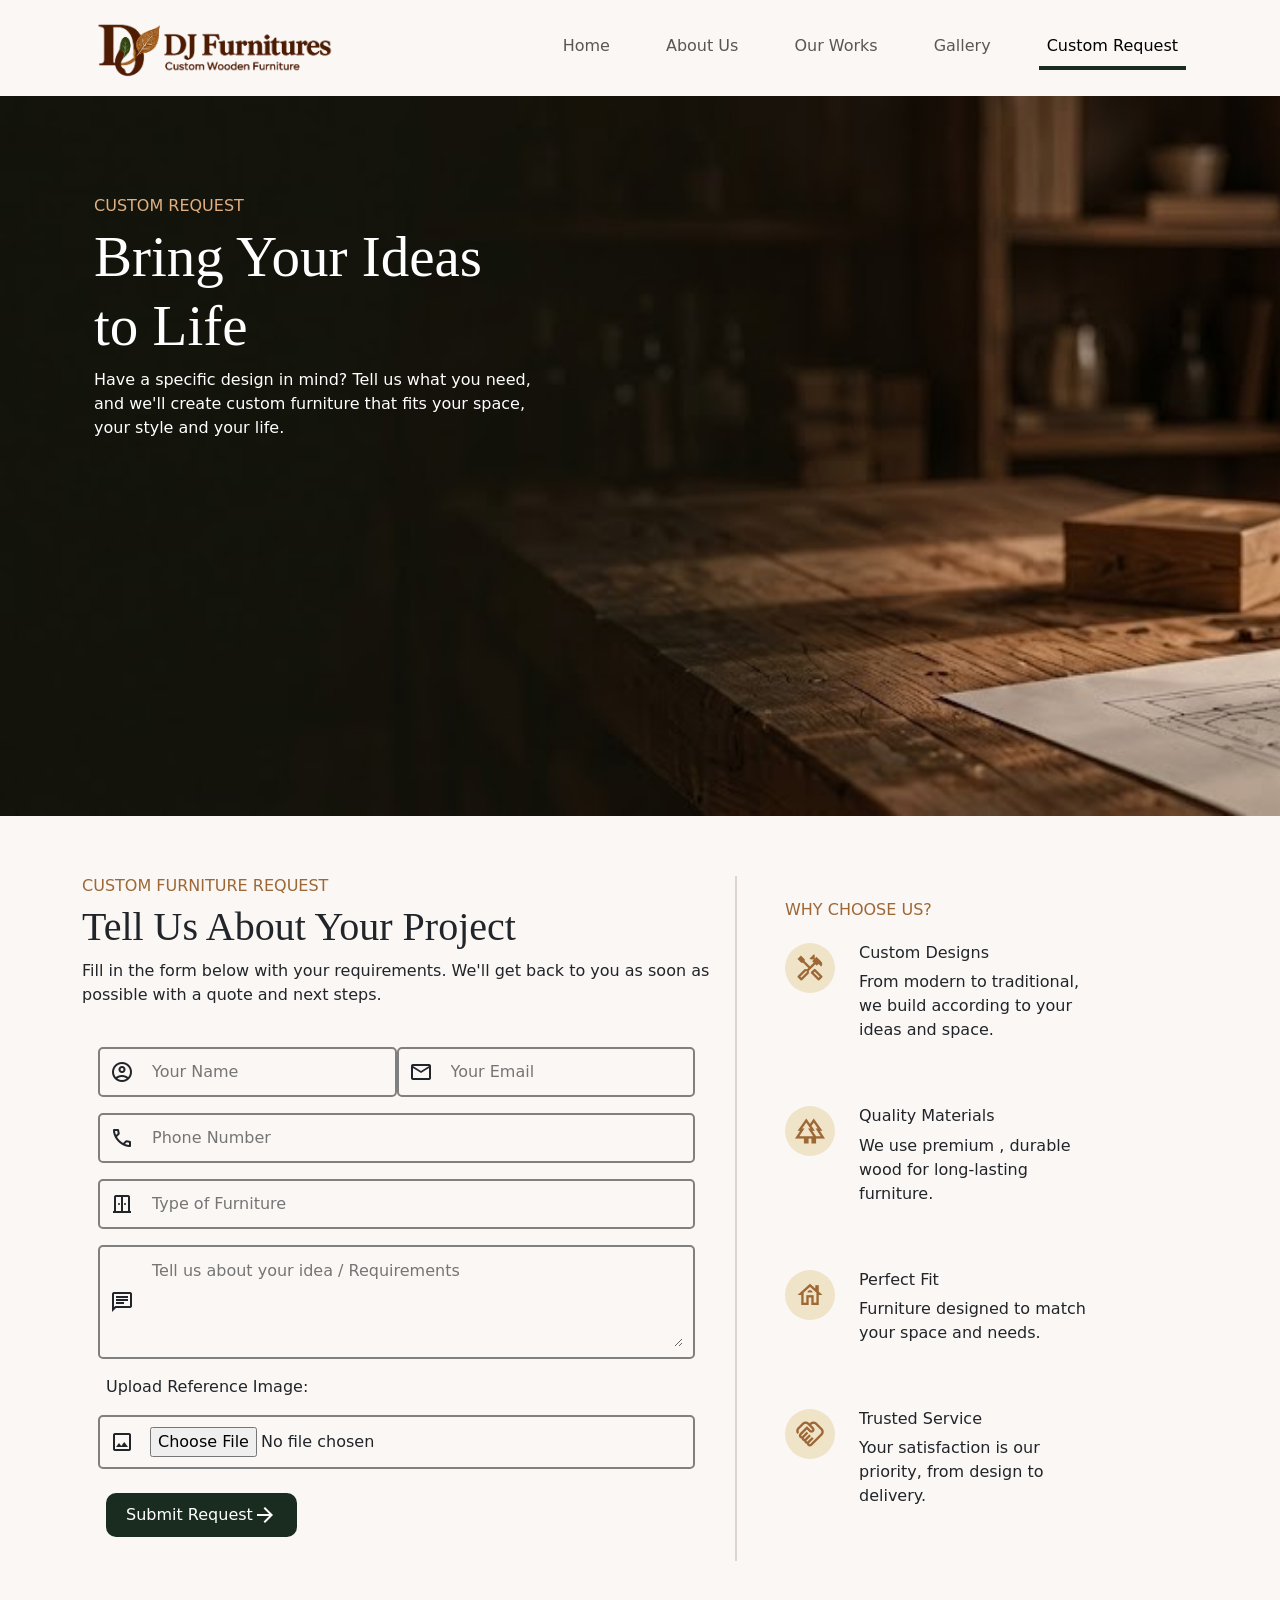
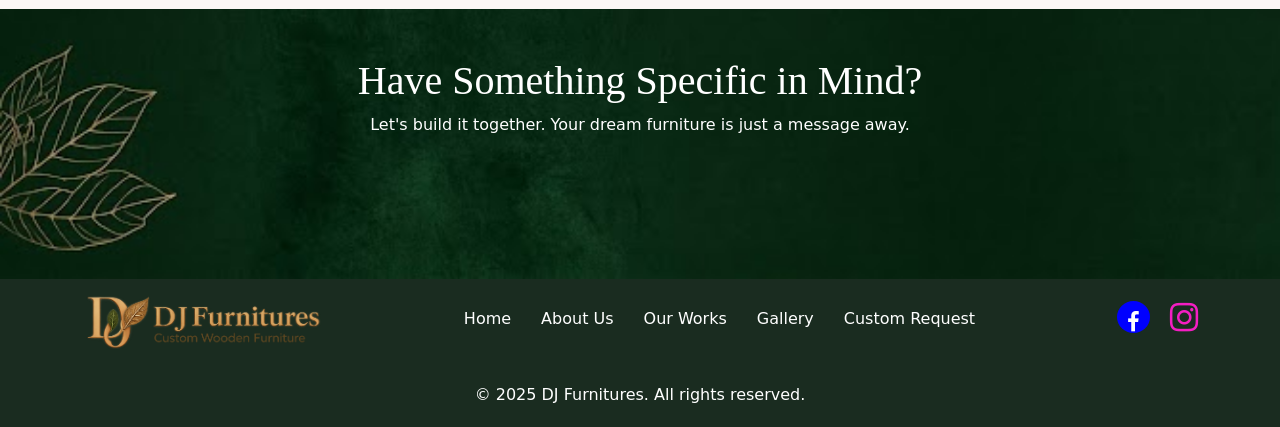
==== customrequest.html @ fc8eadd7 "Add files via upload" ====
<!DOCTYPE html>
<html lang="en">
<head>
    <meta charset="UTF-8">
    <meta name="viewport" content="width=device-width, initial-scale=1.0">
    <title>DJ Furnitures</title>



    <link href="https://cdn.jsdelivr.net/npm/bootstrap@5.3.8/dist/css/bootstrap.min.css" rel="stylesheet" integrity="sha384-sRIl4kxILFvY47J16cr9ZwB07vP4J8+LH7qKQnuqkuIAvNWLzeN8tE5YBujZqJLB" crossorigin="anonymous">
    <link rel="stylesheet" href="djfurnitures.css">
    <link rel="stylesheet" href="https://fonts.googleapis.com/css2?family=Material+Symbols+Outlined" />
    <link rel="stylesheet" href="https://cdnjs.cloudflare.com/ajax/libs/font-awesome/4.7.0/css/font-awesome.min.css">

    <link rel="preconnect" href="https://fonts.googleapis.com">
    <link rel="preconnect" href="https://fonts.gstatic.com" crossorigin>
    <link href="https://fonts.googleapis.com/css2?family=Dancing+Script:wght@400..700&family=Wix+Madefor+Text:ital,wght@0,400..800;1,400..800&display=swap" rel="stylesheet">
</head>
<body>
    
    <header class="container" >
        <div class="navbar navbar-expand-lg" >

            <div class="container-fluid ">

                <img class="logo-image" src="./images/Logo.png" alt="" class="navbar-brand">

                <button class="navbar-toggler" type="button" data-bs-toggle="collapse" data-bs-target="#navbarNavAltMarkup" aria-controls="navbarNavAltMarkup" aria-expanded="false" aria-label="Toggle navigation">
                    <span class="navbar-toggler-icon"></span>
                </button>

                <nav class="collapse navbar-collapse justify-content-end" id="navbarNavAltMarkup">
                    <div class="navbar-nav">
                        <a class="nav-link" href="./index.html">Home</a>
                        <a class="nav-link" href="./aboutus.html">About Us</a>
                        <a class="nav-link"  href="./ourworks.html">Our Works</a>
                        <a class="nav-link" href="./gallery.html">Gallery</a>
                        <a class="nav-link active" aria-current="page" href="#">Custom Request</a>
                    </div>
                </nav>
            </div>
            
        </div>
    </header>



    <main>

        <section class="hero-cust-page">
            <div class="container">
                <div class="row">
                    <div class="ps-4 col-11 col-lg-5">
                        <h6>CUSTOM REQUEST</h6>
                        <h1>Bring Your Ideas <br> to Life</h1>
                        <p>Have a specific design in mind? Tell us what you need, and we'll create custom furniture that fits your space, your style and your life.</p>
                    </div>
                </div>
            </div>
        </section>


        <section style="margin-top: 60px;">

            <div class="container">
                <div class="row g-lg-5">

                    <div class="custom-left-sec col-11 col-lg-7">
                        <h6 style="color: #9d6836;">CUSTOM FURNITURE REQUEST</h6>
                        <h1 class="form-heading">Tell Us About Your Project</h1>
                        <p>Fill in the form below with your requirements. We'll get back to you as soon as possible with a quote and next steps.</p>

                        <form action="" class="p-4 d-flex flex-column gap-4">
                            <div class="row g-3">
                                
                                <div class="form-box col-lg-6 d-flex align-items-center gap-3">
                                    <span class="material-symbols-outlined">account_circle</span>
                                    <input type="text" placeholder="Your Name">
                                </div>
                                <div class="form-box col-lg-6 d-flex align-items-center gap-3 ">
                                    <span class="material-symbols-outlined">mail</span>
                                    <input type="text" placeholder="Your Email">
                                </div>
                            

                            
                                <div class="form-box col-12 d-flex align-items-center gap-3">
                                    <span class="material-symbols-outlined">call</span>
                                    <input type="text" placeholder="Phone Number">
                                </div>
                            

                            
                                <div class="form-box col-12 d-flex align-items-center gap-3">
                                    <span class="material-symbols-outlined">door_sliding</span>
                                    <input type="text" placeholder="Type of Furniture">
                                </div>
                            

                            
                                <div class="form-box col-12 d-flex align-items-center gap-3">
                                    <span class="material-symbols-outlined">chat</span>
                                    <textarea name="" placeholder="Tell us about your idea / Requirements" id=""></textarea>
                                </div>
                            

                            
                                <label for="">Upload Reference Image:</label>
                                <div class="form-box col-12 d-flex align-items-center gap-3">
                                    <span class="material-symbols-outlined">image</span>
                                    <input type="file">
                                </div>
                            </div>


                            <a href="" class="d-flex align-items-center"> Submit Request <span class="material-symbols-outlined">arrow_forward</span> </a>
                        </form>
                    </div>

                    <div class="col-12 col-lg-4 ps-4 ps-lg-5">
                        <h6 style="color: #9d6836;" class="mb-4 mt-4">WHY CHOOSE US?</h6>

                        <div class="d-flex flex-column gap-5">

                        
                            <div class="d-flex gap-4">
                                
                                <span class="material-symbols-outlined" style="color: #9d6836; font-size: 30px;background-color: #efe3c8;width: 50px ; height: 50px; padding: 10px;border-radius: 50%;">handyman</span>
                                

                                <div>
                                    <h6>Custom Designs</h6>
                                    <p>From modern to traditional, we build according to your ideas and space.</p>
                                </div>
                            </div>

                            <div class="d-flex gap-4">
                                <span class="material-symbols-outlined" class="material-symbols-outlined" style="color: #9d6836; font-size: 30px;background-color: #efe3c8;width: 50px ; height: 50px; padding: 10px;border-radius: 50%;">forest</span>

                                <div>
                                    <h6>Quality Materials</h6>
                                    <p>We use premium , durable wood for long-lasting furniture.</p>
                                </div>
                            </div>

                            <div class="d-flex gap-4">
                                <span class="material-symbols-outlined" class="material-symbols-outlined" style="color: #9d6836; font-size: 30px;background-color: #efe3c8;width: 50px ; height: 50px; padding: 10px;border-radius: 50%;">house</span>

                                <div>
                                    <h6>Perfect Fit</h6>
                                    <p>Furniture designed to match your space and needs.</p>
                                </div>
                            </div>

                            <div class="d-flex gap-4">
                                <span class="material-symbols-outlined" class="material-symbols-outlined" style="color: #9d6836; font-size: 30px;background-color: #efe3c8;width: 50px ; height: 50px; padding: 10px;border-radius: 50%;">handshake</span>

                                <div>
                                    <h6>Trusted Service</h6>
                                    <p>Your satisfaction is our priority, from design to delivery.</p>
                                </div>
                            </div>

                        </div>
                    </div>

                </div>

            </div>

        </section>

        <section class="aboutus-bottom pb-2 mt-5">

            <div class="container aboutus-last-sec d-flex align-items-center justify-content-center">
                <div class="pt-3 pt-lg-5 text-center">
                    <h1>Have Something Specific in Mind?</h1>
                    <p>Let's build it together. Your dream furniture is just a message away.</p>
                    <!-- <a class="btn home-cust-butn d-flex align-items-center mx-auto" href="">Request Custom Furniture <span class="material-symbols-outlined">arrow_forward</span></a> -->
                </div>
            </div>

        </section>

    </main>

    <footer>

        <div class="container">

            <div class=" d-flex justify-content-between align-items-center flex-column flex-md-row gap-5">

                <img class="logo-image" src="./images/footerlogo.png" alt="">

                <div class="footer-links">
                    <a href="./index.html">Home</a>
                    <a href="./aboutus.html">About Us</a>
                    <a href="./ourworks.html">Our Works</a>
                    <a href="./gallery.html">Gallery</a>
                    <a href="./customrequest.html">Custom Request</a>
                </div>

                <div class="social-media">
                    <a href=""><i style="background-color: blue; color: white; padding-top: 10px; font-size:22px ; padding-left: 10px;padding-right: 10px;border-radius: 50%;" class="fa">&#xf09a;</i></a>
                    <a href=""><div><i style="font-size:33px; color: rgb(244, 30, 194);" class="fa">&#xf16d;</i></div></a>
                </div>

            </div>


            <div class="text-center mt-4 pb-1">
                <p style="color: white;">© 2025 DJ Furnitures. All rights reserved.</p>
            </div>
        </div>

    </footer>

    <script src="https://cdn.jsdelivr.net/npm/bootstrap@5.3.8/dist/js/bootstrap.bundle.min.js" integrity="sha384-FKyoEForCGlyvwx9Hj09JcYn3nv7wiPVlz7YYwJrWVcXK/BmnVDxM+D2scQbITxI" crossorigin="anonymous"></script>
</body>
</html>
---- djfurnitures.css ----
body{
    margin: 0;
    padding: 0;
    background-color: #FBF7F5;
}

.dancing-script{
  font-family: "Dancing Script", cursive;
  font-optical-sizing: auto;
  font-style: normal;
}

.logo-image{
    height: 80px;
}

.navbar-nav{
    gap: 40px;
}

.active{
    border-bottom: 4px solid #1a2c20;
    width: fit-content;
}

.hero{
    background: url(./images/homehero.jpg);
    background-size: cover;
    background-repeat: no-repeat;
    height: 80vh;
    
    display: flex;
    align-items: center;
    
}

.hero-contents h5{
    color: #E2AF7F;
    font-weight: lighter;
    font-size: 18px;
}

.hero-contents h1{
    font-size: 50px;
    color: white;
    font-family: 'Times New Roman', Times, serif;
}

.hero-contents p{
    color: white;
}

.hero-contents .explore-button{
    text-decoration: none;
    color: black;
    background-color: #E2AF7F;
    border-radius: 5px;
    font-size: 14px;
    width: 200px;
}

.hero-contents .custom-button{
    text-decoration: none;
    color: white;
    border: 2px solid #E2AF7F;
    border-radius: 5px;
    font-size: 14px;
    width: 200px;
}

.home-icons{
    height: 40px;
}

.card{
    padding: 0;
}


.third-section{
    margin-top: 90px;
}

.craftman-img{
    height: 280px;
}

.section-3-first{
    border-right: 1px solid rgb(228, 220, 220);
}

.inner-sec3 .learn-more-butn{
    background-color: #1a2c20;
    color: white;
    border-radius: 20px;
}

.inner-sec3 h1{
    font-family: 'Times New Roman', Times, serif;
}

.section-3-sec span{
    color: #1a2c20;
}

.section-4{
    background: url(./images/home-section4.jpg);
    background-size: cover;
}

.section-4 h1{
    color: white;
    font-family: 'Times New Roman', Times, serif;
}

.section-4 p{
    color: white;
}

.section-4 h6{
    color: #E2AF7F;
}

.section-4-contents{
    padding-top: 30px;
    padding-bottom: 30px;
}

.view-gal-butn{
    color: white;
    border: 2px solid white;
    border-radius: 20px;
}

.view-gal-butn:hover{
    color: #E2AF7F;
    border: 2px solid #E2AF7F;
}

.section-5{
    background: url(./images/Home-custom-section.jpg);
    background-size: cover;
    background-position: center;
    padding-top: 50px;
    padding-bottom: 40px;
}

.section-5 h1{
    font-family: 'Times New Roman', Times, serif;
    color: white;
}

.section-5 p{
    color: white;
}

.home-cust-butn{
    background-color: #E2AF7F;
    width: fit-content;
}

.home-cust-butn:hover{
    color: #1a2c20;
    background-color: white;
}

footer{
    background-color: #1a2c20;
}

.footer-links{
    display: flex;
    gap: 30px;
}

.footer-links a{
    text-decoration: none;
    color: white;
}

.social-media{
    display: flex;
    gap: 20px;
}




            /* About us page */


.aboutus-hero{
    background: url(./images/aboutushero.jpg);
    background-size: cover;

    height: 60vh;
}

.aboutus-hero h1{
    font-family: 'Times New Roman', Times, serif;
    color: white;
    font-size: 80px;
}

.aboutus-hero p{
    color: white;
    font-size: 20px;
}

.aboutus-hero span{
    color: #E2AF7F;
}

.section2-inner h1{
    font-family: 'Times New Roman', Times, serif;
}

.features h4{
    font-family: 'Times New Roman', Times, serif;
}

.features span{
    font-size: 50px;
    background-color: rgb(208, 205, 205);
    border-radius: 50%;
    padding: 5px;
}

.outer-features{
    padding-top: 40px;
    padding-bottom: 30px;
}

.aboutus-section4{
    padding-top: 50px;
    padding-bottom: 50px;
}

.aboutus-bottom{
    background: url(./images/aboutusbottomsection.jpg);
    background-size: cover;
    height: 30vh;
}

.aboutus-last-sec h1{
    color: white;
    font-family: 'Times New Roman', Times, serif;
}

.aboutus-last-sec p{
    color: white;
}

.aboutus-last-sec .dancing-script{
    color: #E2AF7F;
}





            /* Our Works */


.ourworks-hero{
    background: url(./images/ourworkshero.jpg);
    background-size: cover;
    padding-top: 50px;
    height: 50vh;
}

.ourworks-hero h6{
    color: #E2AF7F;
}

.ourworks-hero h1{
    color: white;
    font-size: 50px;
    font-family: 'Times New Roman', Times, serif;
}

.ourworks-hero span{
    color: #E2AF7F;
}

.ourworks-hero p{
    color: white;
}

.oursection-2{
    margin-top: 40px;
}

.oursection-2 h1{
    font-family: 'Times New Roman', Times, serif;
}

.categories-butn-link{
    color: black;
    text-decoration: none;
}

.ourworks-view-gal-butn{
    text-decoration: none;
    color: white;
    background-color: #1a2c20;
    width: fit-content;
    border-radius: 15px;
    padding: 10px 15px;
    padding-left: 20px;
}

.ourworks-sec-last{
    margin-top: 70px;
}

.ourworks-last-section{
    margin-top: 50px;
    background-color: #1a2c20;
    padding-top: 40px;
    padding-bottom: 40px;
}

.ourworks-last-section .our-last-heading{
    color: #E2AF7F;
}

.ourworks-last-section h1{
    font-family: 'Times New Roman', Times, serif;
    color: white;
}

.our-inner-last h6{
    color: white;
}

.our-inner-last p{
    color: white;
}

.ourworks-cust-sec{
    margin-top: 40px;
    margin-bottom: 40px;
}



        /* Gallery */


.gal-hero{
    background: url(./images/galleryhero.jpg);
    background-size: cover;
    background-repeat: no-repeat;
    height: 50vh;
    padding-top: 60px;
    padding-bottom: 60px;
}

.gal-hero h1{
    color: white;
    font-family: 'Times New Roman', Times, serif;
    font-size: 50px;
}

.items-list{
    display: flex;
    gap: 30px;
    flex-wrap: wrap;
}

.items-list .furn-items{
    text-decoration: none;
    color: black;
    border: 2px solid rgb(223, 218, 218);
    padding: 5px 20px;
    border-radius: 20px;
}

.items-list .activee{
    background-color: #1a2c20;
    color: white;
}





            /* Custom Request */


.hero-cust-page{
    background: url(./images/customhero.jpg);
    background-size: cover;

    height: 80vh;

    padding-top: 100px;

}

.hero-cust-page h6{
    color: #E2AF7F;
}

.hero-cust-page h1{
    font-family: 'Times New Roman', Times, serif;
    color: white;
    font-size: 57px;
}

.hero-cust-page p{
    color: white;
}

.form-heading{
    font-family: 'Times New Roman', Times, serif;
}

.form-box{
    border: 2px solid gray;
    border-radius: 5px;
    padding: 10px 10px;
    box-sizing: border-box;
}

.form-box input{
    border: none;
    background-color: #FBF7F5;
    outline: none;
}

.form-box textarea{
    width: 100%;
    height: 90px;
    border: none;
    background-color: #FBF7F5;
    outline: none;
}

form a{
    text-decoration: none;
    color: white;
    background-color: #1a2c20;
    border-radius: 10px;
    width: fit-content;
    padding: 10px 20px;
}

form a:hover{
    color: white;
    background-color: green;
}

.custom-left-sec{
    border-right: 2px solid rgb(220, 212, 212);
}



@media (max-width : 500px){
    .footer-links{
        display: flex;
        gap: 20px;
        flex-direction: column;
    }

    .hero{
        background: url(./images/mobile-homehero.jpg);
        background-size: cover;
        background-repeat: no-repeat;
        height: 70vh;
        
        display: flex;
        align-items: center;
    }

    .hero-contents h1{
        font-size: 35px;
    }

    .hero-contents h5{
        font-size: 15px;
    }



    /* ____________About Us____________________ */


    .aboutus-hero{
        background: url(./images/mobile-aboutus-hero.jpg);
        background-size: cover;

        height: 75vh;
    }


    /* ___________________our works_____________________ */


    .ourworks-hero{
        background: url(./images/mobile-ourworkshero.jpg);
        background-size: cover;
        padding-top: 70px;
        height: 77vh;
    }


    /* _____________________Gallery________________________ */


    .gal-hero{
        background: url(./images/mobile-galleryhero.jpg);
        background-size: cover;
        background-repeat: no-repeat;
        height: 75vh;
        padding-top: 60px;
        padding-bottom: 60px;
    }

    .items-list .furn-items{
        text-decoration: none;
        color: black;
        border: 2px solid rgb(223, 218, 218);
        padding: 5px 15px;
        border-radius: 20px;
    }

    
    .items-list .activee{
        background-color: #1a2c20;
        color: white;
    }


    /* ____________________Custom request __________________________*/


    .hero-cust-page{
        background: url(./images/mobile-customhero.jpg);
        background-size: cover;
        background-position: center;
        background-repeat: no-repeat;

        height: 87vh;
    }

    .hero-cust-page h1{
        font-family: 'Times New Roman', Times, serif;
        color: white;
        font-size: 45px;
    }

    .custom-left-sec{
        border-right: none ;
    }
  

    

}
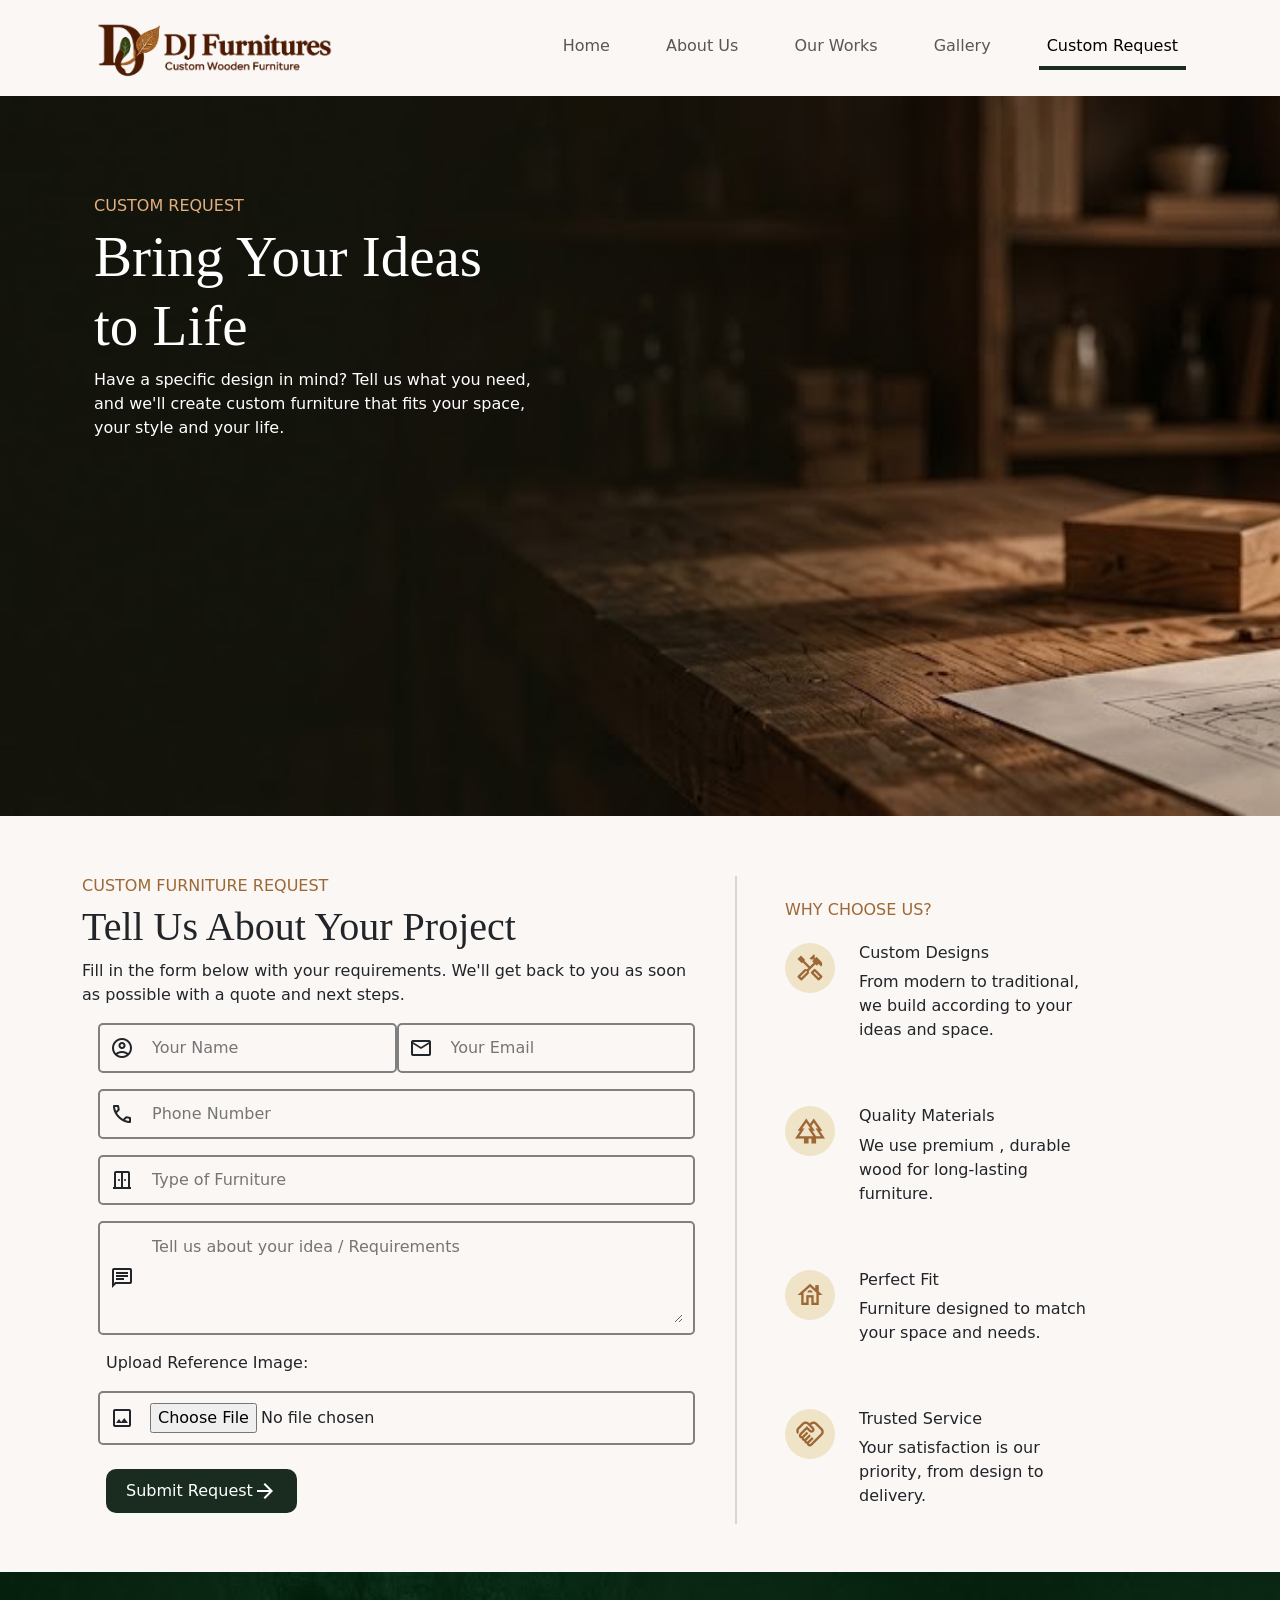
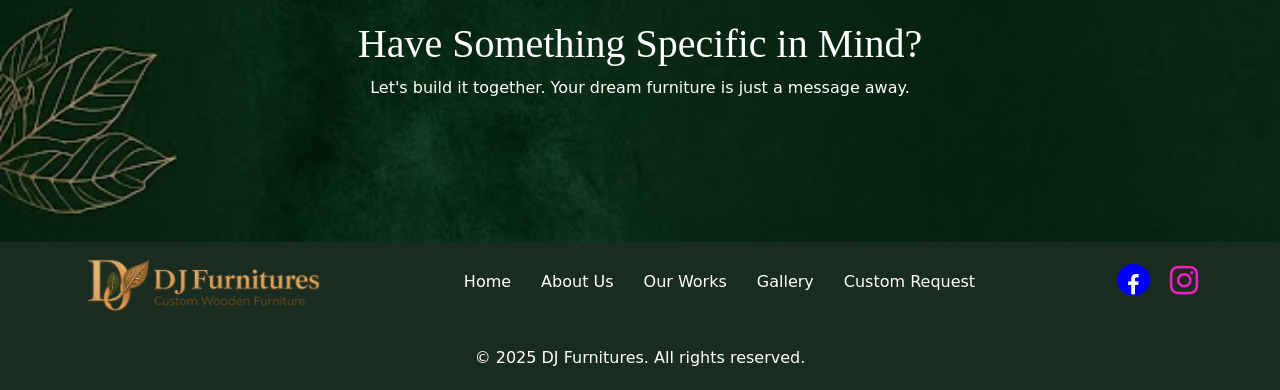
==== commit 6bf6ac24: "Add files via upload" ====
--- a/customrequest.html
+++ b/customrequest.html
@@ -65,12 +65,12 @@
             <div class="container">
                 <div class="row g-lg-5">
 
-                    <div class="custom-left-sec col-11 col-lg-7">
+                    <div class="custom-left-sec pe-lg-5 col-11 col-lg-7">
                         <h6 style="color: #9d6836;">CUSTOM FURNITURE REQUEST</h6>
                         <h1 class="form-heading">Tell Us About Your Project</h1>
                         <p>Fill in the form below with your requirements. We'll get back to you as soon as possible with a quote and next steps.</p>
 
-                        <form action="" class="p-4 d-flex flex-column gap-4">
+                        <form action="" class="ps-4 d-flex flex-column gap-4">
                             <div class="row g-3">
                                 
                                 <div class="form-box col-lg-6 d-flex align-items-center gap-3">
@@ -117,7 +117,7 @@
                         </form>
                     </div>
 
-                    <div class="col-12 col-lg-4 ps-4 ps-lg-5">
+                    <div class="col-12 col-lg-4   ps-lg-5">
                         <h6 style="color: #9d6836;" class="mb-4 mt-4">WHY CHOOSE US?</h6>
 
                         <div class="d-flex flex-column gap-5">
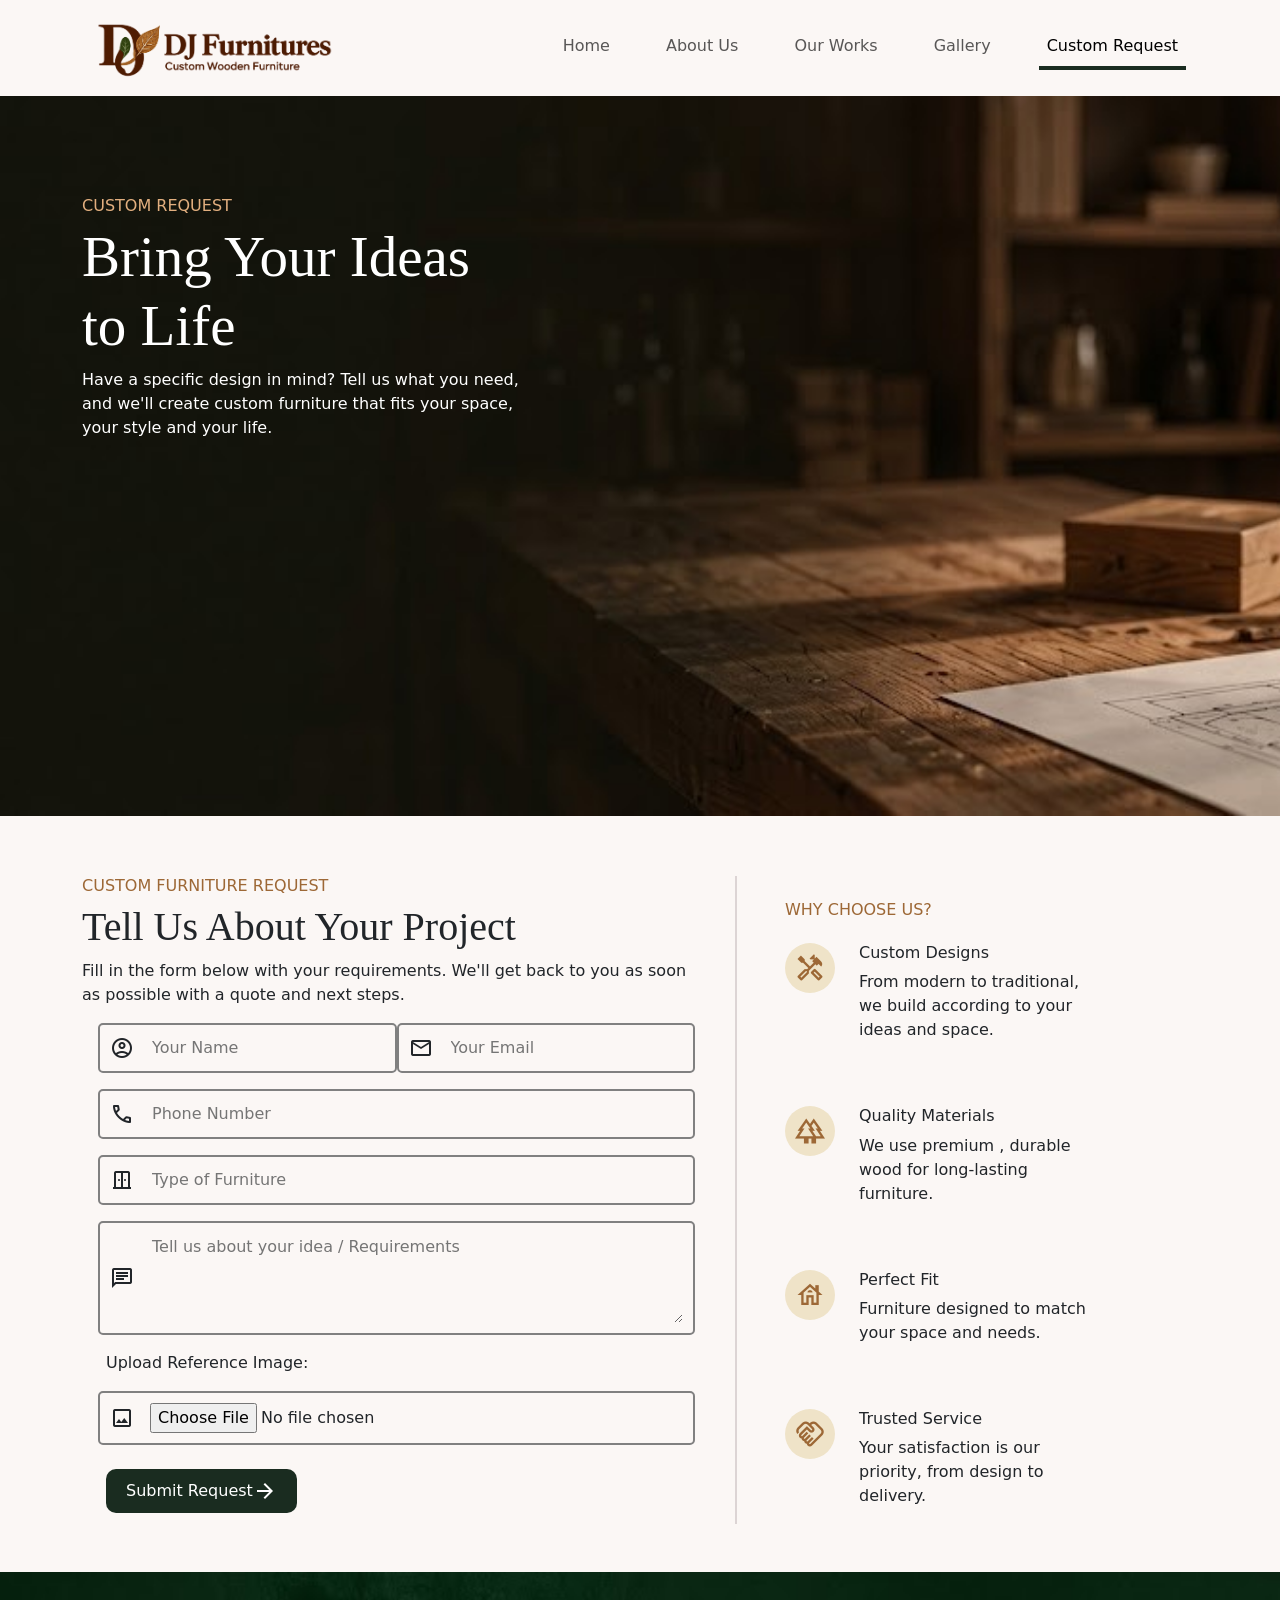
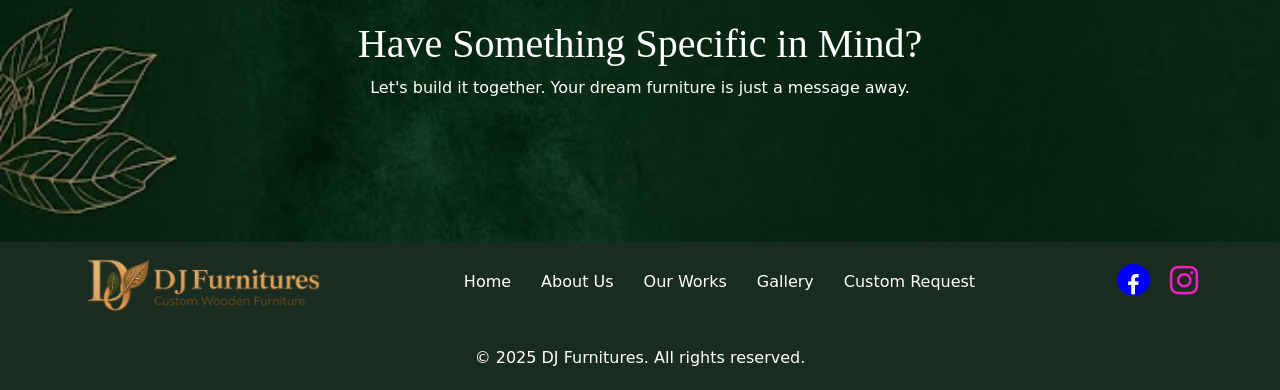
==== commit de8dc29f: "Add files via upload" ====
--- a/customrequest.html
+++ b/customrequest.html
@@ -50,7 +50,7 @@
         <section class="hero-cust-page">
             <div class="container">
                 <div class="row">
-                    <div class="ps-4 col-11 col-lg-5">
+                    <div class=" col-11 col-lg-5">
                         <h6>CUSTOM REQUEST</h6>
                         <h1>Bring Your Ideas <br> to Life</h1>
                         <p>Have a specific design in mind? Tell us what you need, and we'll create custom furniture that fits your space, your style and your life.</p>
@@ -117,7 +117,7 @@
                         </form>
                     </div>
 
-                    <div class="col-12 col-lg-4   ps-lg-5">
+                    <div class="col-12 col-lg-4 ps-lg-5">
                         <h6 style="color: #9d6836;" class="mb-4 mt-4">WHY CHOOSE US?</h6>
 
                         <div class="d-flex flex-column gap-5">
--- a/djfurnitures.css
+++ b/djfurnitures.css
@@ -381,8 +381,6 @@
     background-color: #1a2c20;
     color: white;
 }
-
-
 
 
 
@@ -543,7 +541,7 @@
         background-position: center;
         background-repeat: no-repeat;
 
-        height: 87vh;
+        height: 85vh;
     }
 
     .hero-cust-page h1{
@@ -557,6 +555,6 @@
     }
   
 
-    
+   
 
 }
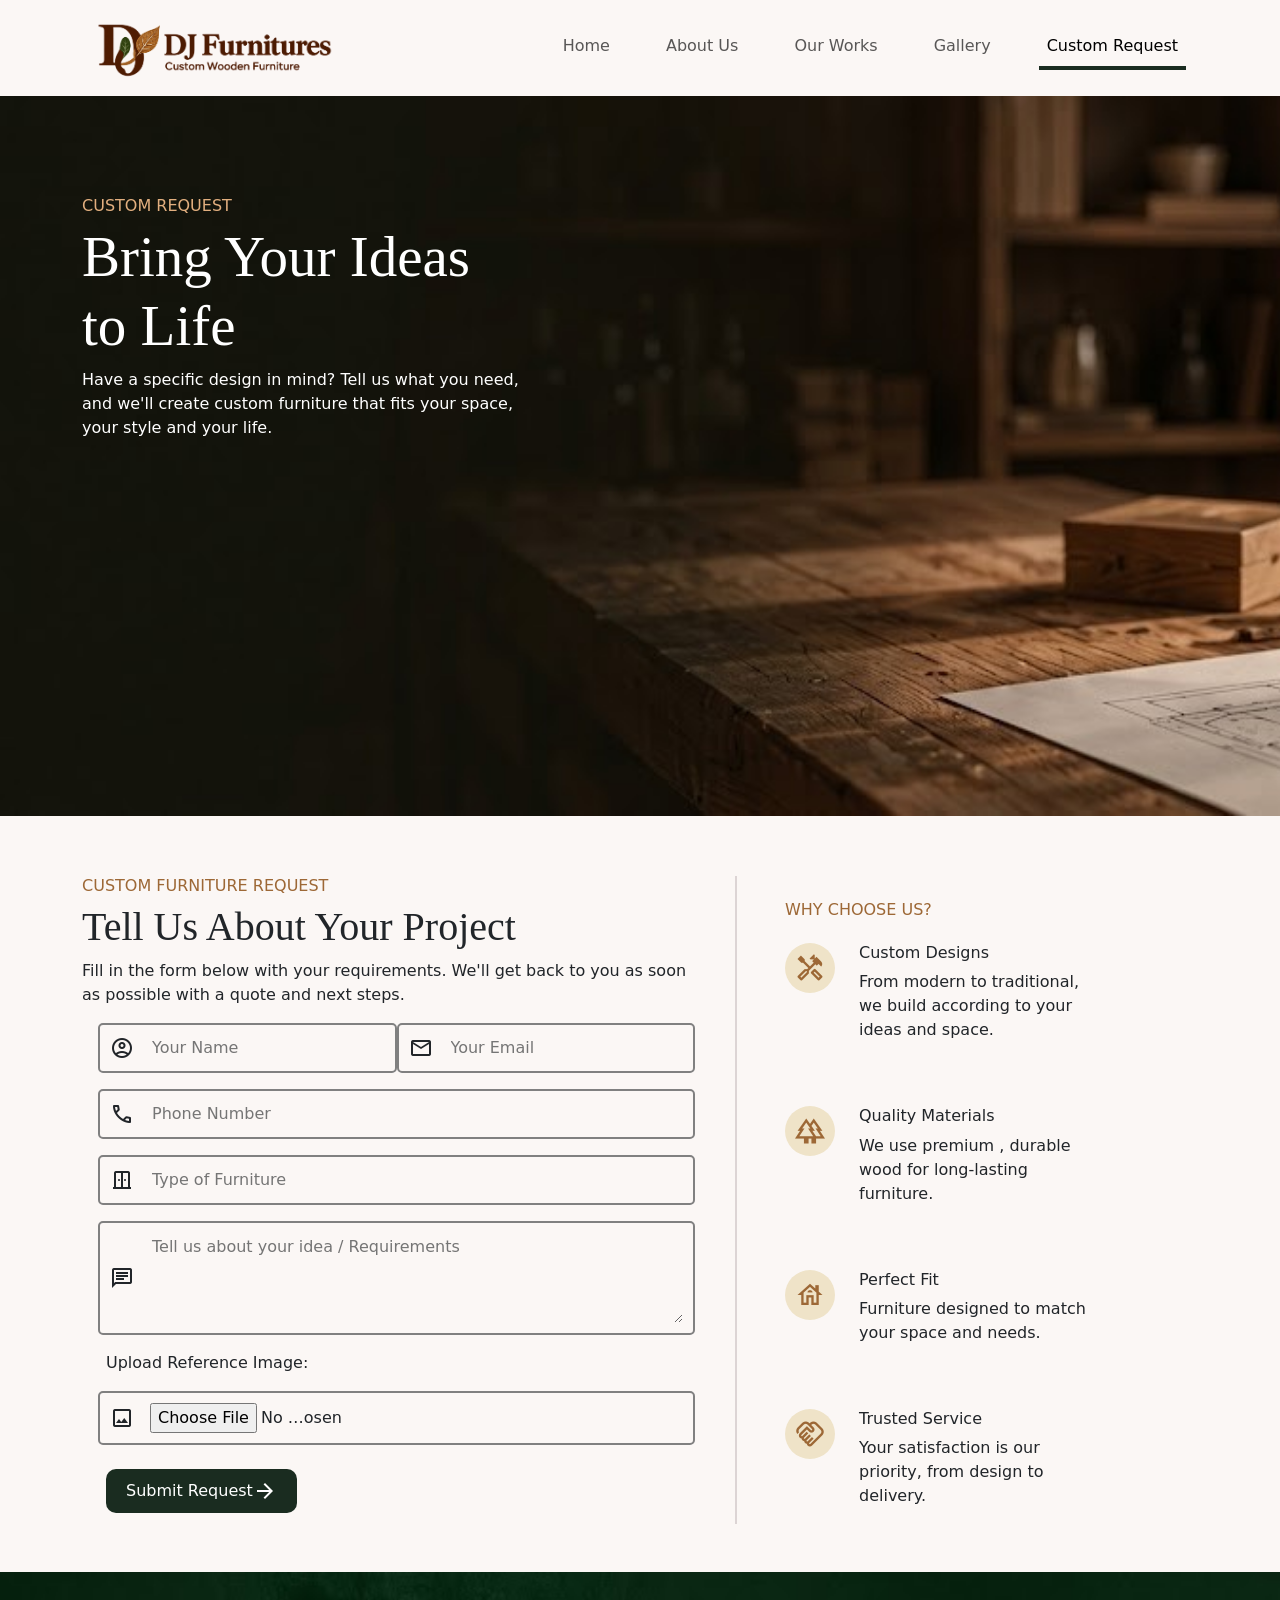
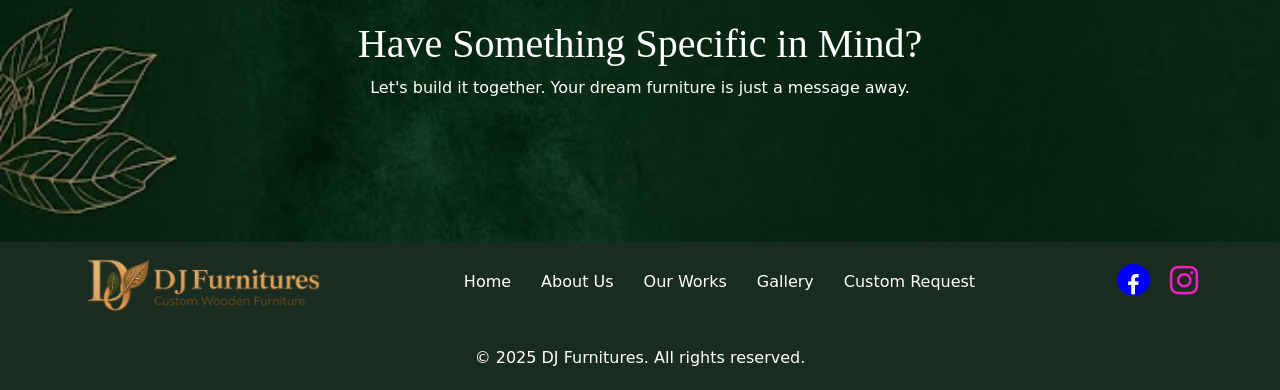
==== commit 66f9887f: "Add files via upload" ====
--- a/customrequest.html
+++ b/customrequest.html
@@ -108,7 +108,7 @@
                                 <label for="">Upload Reference Image:</label>
                                 <div class="form-box col-12 d-flex align-items-center gap-3">
                                     <span class="material-symbols-outlined">image</span>
-                                    <input type="file">
+                                    <input type="file" style="width: 200px;">
                                 </div>
                             </div>
 
